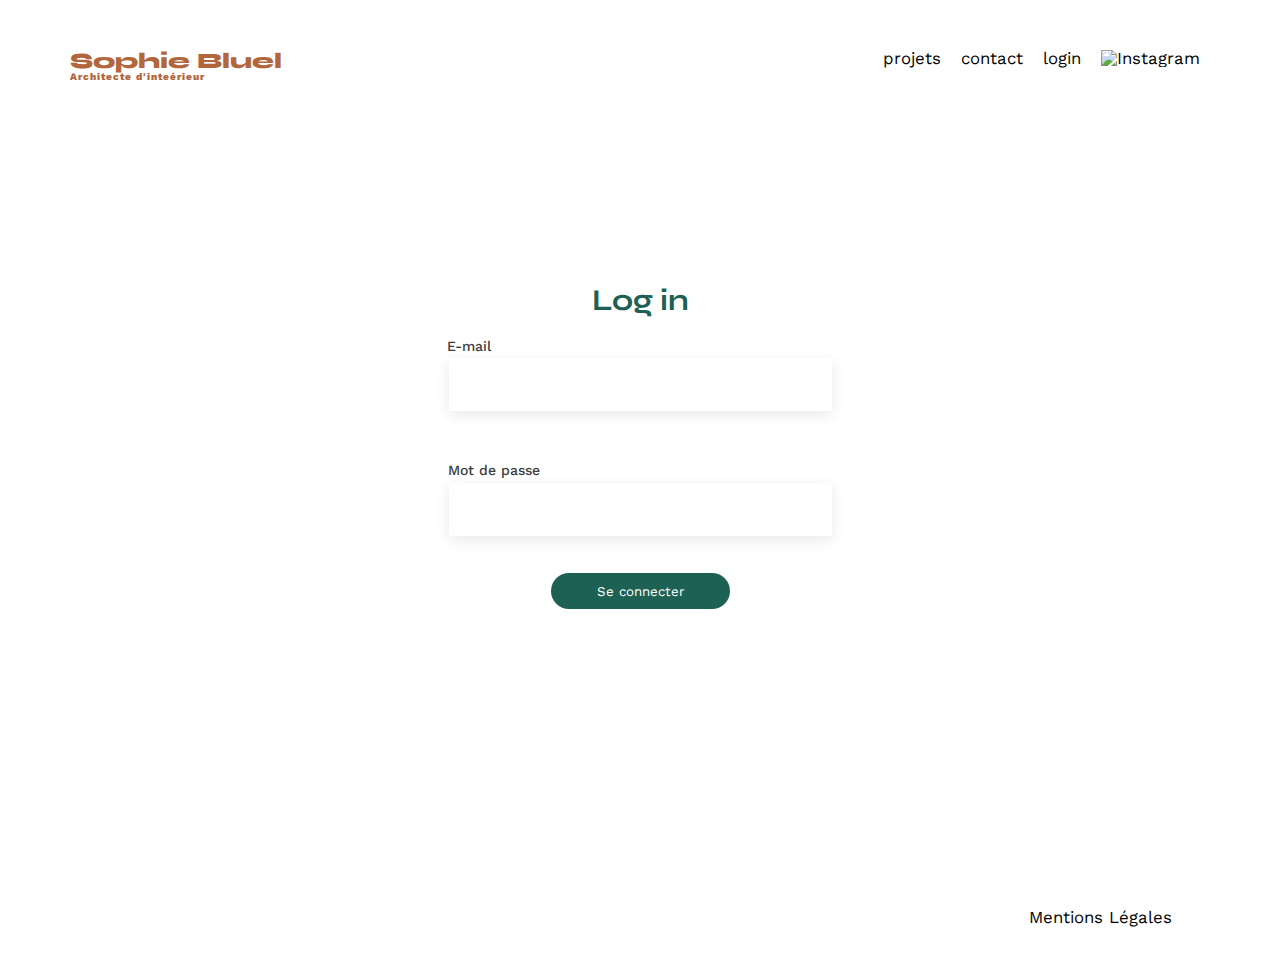
==== FrontEnd/login.html @ 69244aba "first commit. homepage done" ====
<!DOCTYPE html>
<html lang="fr">
<head>
	<meta charset="UTF-8">
	<title>Sophie Bluel - Architecte d'intérieur</title>
	<meta name="viewport" content="width=device-width, initial-scale=1.0">
	<link rel="preconnect" href="https://fonts.googleapis.com">
	<link rel="preconnect" href="https://fonts.gstatic.com" crossorigin>
	<link href="https://fonts.googleapis.com/css2?family=Syne:wght@700;800&family=Work+Sans&display=swap" rel="stylesheet">
	<meta name="description" content="">
	<link rel="stylesheet" href="./assets/style.css">
</head>
<body>
<header>
	<h1>Sophie Bluel <span>Architecte d'inteérieur</span></h1>
	<nav>
		<ul>
			<li><a href="#">projets</a></li>
			<li><a href="#">contact</a></li>
			<li><a href="/login">login</a></li>
			<li><img src="./assets/icons/instagram.png" alt="Instagram"></li>
		</ul>
	</nav>
</header>
<main>
	<form id="loginForm">
	<h1>Log in</h1>
		<label for="email">E-mail</label><br>
		<input id="email"	type="text" name="email"></input>
		<label for="password">Mot de passe</label><br>
		<input id="password" type="text" name="password"></input>
		<button id="login">Se connecter</button>
	</form>
</main>

<footer>
	<nav>
		<ul>
			<li>Mentions Légales</li>
		</ul>
	</nav>
</footer>
</body>
</html>
---- FrontEnd/assets/style.css ----
/* http://meyerweb.com/eric/tools/css/reset/
   v2.0 | 20110126
   License: none (public domain)
*/

html,
body,
div,
span,
applet,
object,
iframe,
h1,
h2,
h3,
h4,
h5,
h6,
p,
blockquote,
pre,
a,
abbr,
acronym,
address,
big,
cite,
code,
del,
dfn,
em,
img,
ins,
kbd,
q,
s,
samp,
small,
strike,
strong,
sub,
sup,
tt,
var,
b,
u,
i,
center,
dl,
dt,
dd,
ol,
ul,
li,
fieldset,
form,
label,
legend,
table,
caption,
tbody,
tfoot,
thead,
tr,
th,
td,
article,
aside,
canvas,
details,
embed,
figure,
figcaption,
footer,
header,
hgroup,
menu,
nav,
output,
ruby,
section,
summary,
time,
mark,
audio,
video {
	margin: 0;
	padding: 0;
	border: 0;
	font-size: 100%;
	font: inherit;
	vertical-align: baseline;
}

/* HTML5 display-role reset for older browsers */
article,
aside,
details,
figcaption,
figure,
footer,
header,
hgroup,
menu,
nav,
section {
	display: block;
}

body {
	line-height: 1;
}

ol,
ul {
	list-style: none;
}

blockquote,
q {
	quotes: none;
}

blockquote:before,
blockquote:after,
q:before,
q:after {
	content: '';
	content: none;
}

table {
	border-collapse: collapse;
	border-spacing: 0;
}

/** end reset css**/
body {
	max-width: 1140px;
	margin: auto;
	font-family: 'Work Sans';
	font-size: 14px;
}

header {
	display: flex;
	justify-content: space-between;
	margin: 50px 0
}

section {
	margin: 50px 0
}

h1 {
	display: flex;
	flex-direction: column;
	font-family: 'Syne';
	font-size: 22px;
	font-weight: 800;
	color: #B1663C
}

h1>span {
	font-family: 'Work Sans';
	font-size: 10px;
	letter-spacing: 0.1em;
	;
}

h2 {
	font-family: 'Syne';
	font-weight: 700;
	font-size: 30px;
	color: #1D6154
}

nav ul {
	display: flex;
	align-items: center;
	list-style-type: none;

}

nav li {
	padding: 0 10px;
	font-size: 1.2em;
}

li:hover {
	color: #B1663C;
}

#introduction {
	display: flex;
	align-items: center;
}

#introduction figure {
	flex: 1
}

#introduction img {
	display: block;
	margin: auto;
	width: 80%;
}

#introduction article {
	flex: 1
}

#introduction h2 {
	margin-bottom: 1em;
}

#introduction p {
	margin-bottom: 0.5em;
}

#portfolio h2 {
	text-align: center;
	margin-bottom: 1em;
}

.gallery {
	width: 100%;
	display: grid;
	grid-template-columns: 1fr 1fr 1fr;
	grid-column-gap: 20px;
	grid-row-gap: 20px;
}

.gallery img {
	width: 100%;

}

#contact {
	width: 50%;
	margin: auto;
}

#contact>* {
	text-align: center;

}

#contact h2 {
	margin-bottom: 20px;
}

#contact form {
	text-align: left;
	margin-top: 30px;
	display: flex;
	flex-direction: column;
}

#contact input {
	height: 50px;
	font-size: 1.2em;
	border: none;
	box-shadow: 0px 4px 14px rgba(0, 0, 0, 0.09);
}

#contact label {
	margin: 2em 0 1em 0;
}

#contact textarea {
	border: none;
	box-shadow: 0px 4px 14px rgba(0, 0, 0, 0.09);
}

input[type="submit"] {
	font-family: 'Syne';
	font-weight: 700;
	color: white;
	background-color: #1D6154;
	margin: 2em auto;
	width: 180px;
	text-align: center;
	border-radius: 60px;
}

footer nav ul {
	display: flex;
	justify-content: flex-end;
	margin: 2em
}



/* my stuff */

#loginForm {
	display: flex;
	flex-flow: column;
	align-items: center;
	margin-top: 200px;
	margin-left: auto;
	margin-right: auto;
	text-align: center;
	margin-bottom: 300px;
}

#loginForm h1 {
	margin-bottom: 10px;
	font-family: 'Syne';
	font-style: normal;
	font-weight: 700;
	font-size: 30px;
	line-height: 36px;
	color: #1D6154;

	/* identical to box height */
	text-align: center;
}

label[for="email"] {
	position: relative;
	left: -170px;
	top: 10px;
	text-align: left;
	width: 46px;
	height: 16px;
	font-family: 'Work Sans';
	font-style: normal;
	font-weight: 500;
	font-size: 14px;
	line-height: 16px;
	color: #3D3D3D;
}

#email {
	/* Rectangle 12 */
	width: 379px;
	height: 51px;
	background: #FFFFFF;
	border: none;
	box-shadow: 0px 4px 14px rgba(0, 0, 0, 0.09);
	margin-bottom: 36px;
}

label[for="password"] {
	position: relative;
	left: -146px;
	top: 15px;
	width: 92px;
	height: 16px;
	font-family: 'Work Sans';
	font-style: normal;
	font-weight: 500;
	font-size: 14px;
	line-height: 16px;
	color: #3D3D3D;
}

#password {
	border: none;
	width: 379px;
	height: 51px;
	margin-top: 6px;
	background: #FFFFFF;
	box-shadow: 0px 4px 14px rgba(0, 0, 0, 0.09);
}

#loginForm button{
	font-family: inherit;
	color: white;
	background: #1D6154;
	margin-top: 37px;
	height: 36px;
	width: 179px;
	border-radius: 60px;
	border: none;
	cursor: pointer;
}

nav a{
	font-family: inherit;
	color: inherit;
	text-decoration: none;
}

nav a:active{
	font-weight: 600;
}
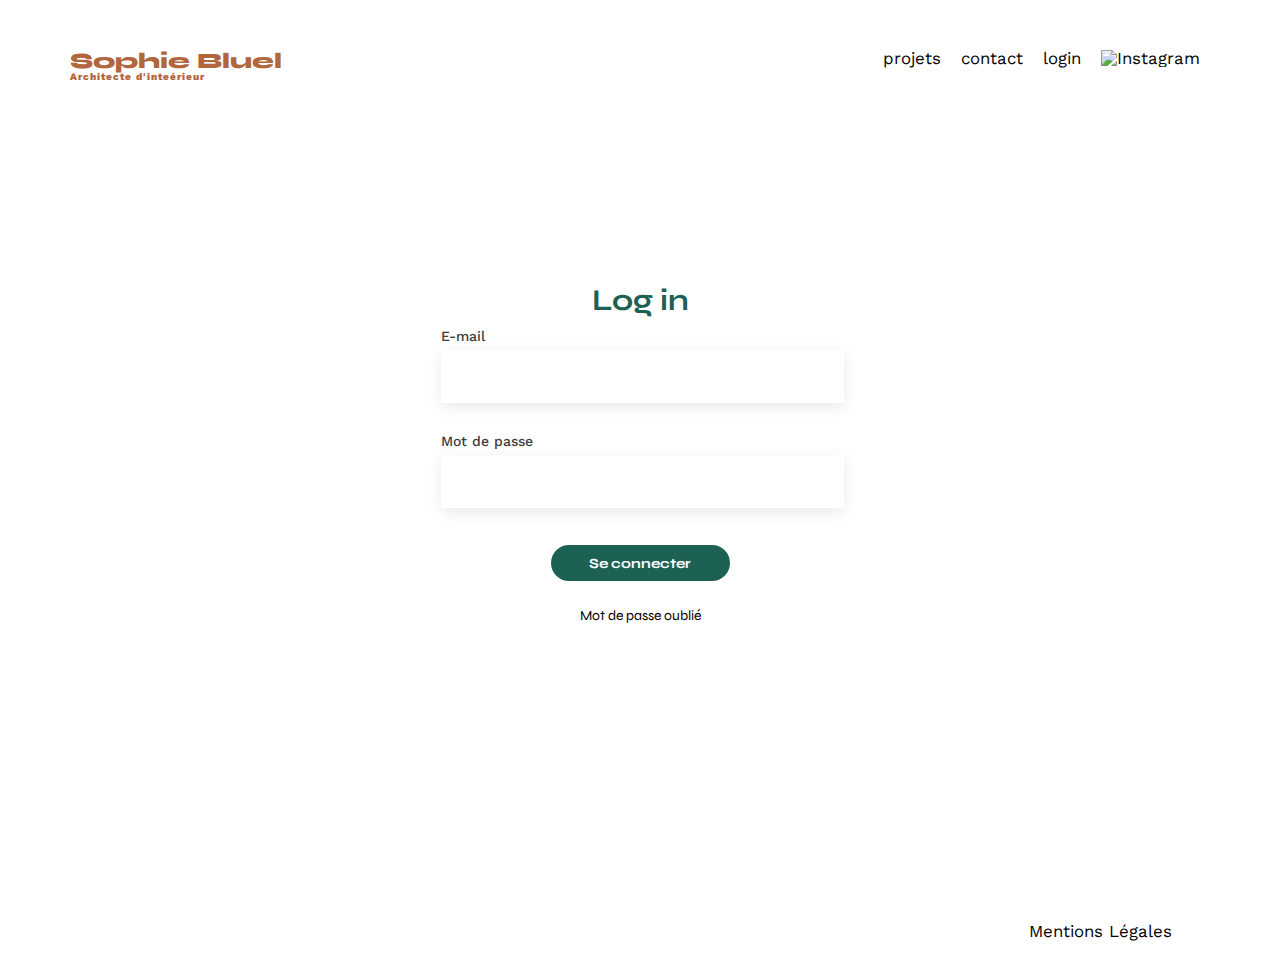
==== commit 62a0048c: "load index, categories, login" ====
--- a/FrontEnd/login.html
+++ b/FrontEnd/login.html
@@ -6,18 +6,22 @@
 	<meta name="viewport" content="width=device-width, initial-scale=1.0">
 	<link rel="preconnect" href="https://fonts.googleapis.com">
 	<link rel="preconnect" href="https://fonts.gstatic.com" crossorigin>
+	<link rel="stylesheet" href="https://cdnjs.cloudflare.com/ajax/libs/font-awesome/6.3.0/css/all.min.css"
+		integrity="sha512-SzlrxWUlpfuzQ+pcUCosxcglQRNAq/DZjVsC0lE40xsADsfeQoEypE+enwcOiGjk/bSuGGKHEyjSoQ1zVisanQ=="
+		crossorigin="anonymous" referrerpolicy="no-referrer">
 	<link href="https://fonts.googleapis.com/css2?family=Syne:wght@700;800&family=Work+Sans&display=swap" rel="stylesheet">
 	<meta name="description" content="">
 	<link rel="stylesheet" href="./assets/style.css">
+	<script src="./scripts/login.js" defer></script>
 </head>
 <body>
 <header>
 	<h1>Sophie Bluel <span>Architecte d'inteérieur</span></h1>
 	<nav>
 		<ul>
-			<li><a href="#">projets</a></li>
+			<li><a href="./index.html">projets</a></li>
 			<li><a href="#">contact</a></li>
-			<li><a href="/login">login</a></li>
+			<li><a href="./login.html">login</a></li>
 			<li><img src="./assets/icons/instagram.png" alt="Instagram"></li>
 		</ul>
 	</nav>
@@ -25,11 +29,19 @@
 <main>
 	<form id="loginForm">
 	<h1>Log in</h1>
-		<label for="email">E-mail</label><br>
-		<input id="email"	type="text" name="email"></input>
-		<label for="password">Mot de passe</label><br>
-		<input id="password" type="text" name="password"></input>
-		<button id="login">Se connecter</button>
+	<div class="name">
+		<label for="email">E-mail</label>
+		<input id="email" type="email" name="email"></input>
+	</div>
+		<div class="password">
+			<label for="password">Mot de passe</label>
+			<input id="password" type="password" name="password"></input>
+		</div>
+		<div class="connection">
+		<input type="submit" id="login" value="Se connecter">
+			<a href="#">Mot de passe oublié</a>
+	</div>
+
 	</form>
 </main>
 
--- a/FrontEnd/assets/style.css
+++ b/FrontEnd/assets/style.css
@@ -292,9 +292,11 @@
 
 
 
-/* my stuff */
+/* login form*/
 
 #loginForm {
+	font-family: 'Syne';
+	width: 35%;
 	display: flex;
 	flex-flow: column;
 	align-items: center;
@@ -303,6 +305,7 @@
 	margin-right: auto;
 	text-align: center;
 	margin-bottom: 300px;
+	box-sizing: border-box;
 }
 
 #loginForm h1 {
@@ -313,61 +316,58 @@
 	font-size: 30px;
 	line-height: 36px;
 	color: #1D6154;
-
-	/* identical to box height */
-	text-align: center;
-}
-
-label[for="email"] {
-	position: relative;
-	left: -170px;
-	top: 10px;
-	text-align: left;
-	width: 46px;
-	height: 16px;
-	font-family: 'Work Sans';
-	font-style: normal;
-	font-weight: 500;
-	font-size: 14px;
-	line-height: 16px;
-	color: #3D3D3D;
+	text-align: center;
+}
+
+.name, .password{
+	width: 100%;
+	display: flex;
+	flex-direction: column;
+	align-items: flex-start;
+}
+
+
+.connection{
+	display: flex;
+	flex-direction: column;
 }
 
 #email {
-	/* Rectangle 12 */
-	width: 379px;
+	font-size: 20px;
+	font-family: inherit;
+	width: 100%;
 	height: 51px;
 	background: #FFFFFF;
 	border: none;
+	margin-bottom: 30px;
+	margin-top: 6px;
 	box-shadow: 0px 4px 14px rgba(0, 0, 0, 0.09);
-	margin-bottom: 36px;
-}
-
-label[for="password"] {
-	position: relative;
-	left: -146px;
-	top: 15px;
-	width: 92px;
-	height: 16px;
-	font-family: 'Work Sans';
-	font-style: normal;
-	font-weight: 500;
-	font-size: 14px;
-	line-height: 16px;
-	color: #3D3D3D;
 }
 
 #password {
-	border: none;
-	width: 379px;
+	font-size: 20px;
+	border: none;
+	width: 100%;
 	height: 51px;
 	margin-top: 6px;
 	background: #FFFFFF;
 	box-shadow: 0px 4px 14px rgba(0, 0, 0, 0.09);
 }
 
-#loginForm button{
-	font-family: inherit;
+label[for='email'], label[for='password']{
+	font-family: 'Work Sans';
+	font-style: normal;
+	font-size: 14px;
+	font-weight: 500;
+	line-height: 16px;
+	letter-spacing: 0em;
+	color: #3D3D3D;
+}
+
+#login{
+	font-family: 'Syne';
+	font-size: 14px;
+	font-weight: 700;
 	color: white;
 	background: #1D6154;
 	margin-top: 37px;
@@ -376,9 +376,10 @@
 	border-radius: 60px;
 	border: none;
 	cursor: pointer;
-}
-
-nav a{
+	margin-bottom: 28px;
+}
+
+nav a, .connection a{
 	font-family: inherit;
 	color: inherit;
 	text-decoration: none;
@@ -386,4 +387,122 @@
 
 nav a:active{
 	font-weight: 600;
-}+}
+
+
+/* category buttons */
+
+.btnContainer{
+	width: 50%;
+	display: flex;
+	justify-content: space-around;
+	margin-left: auto;
+	margin-right: auto;
+	margin-bottom: 40px;
+}
+
+.btnContainer .btn{
+	display: inline-block;
+	font-family: 'Syne';
+	height: 37px;
+	box-sizing: border-box;
+	font-size: 16px;
+	font-weight: 700;
+	text-align: center;
+	color: #1D6154;
+	border: 1px solid #1D6154;
+	border-radius: 60px;
+	padding-top: 5px;
+	padding-left: 15px;
+	padding-right: 15px;
+	padding-bottom: 5px;
+	background-color: transparent;
+	cursor: pointer;
+	line-height: 19px;
+}
+
+.btnContainer .btn:active, .btnContainer .btn:hover,.btnContainer .btn:focus{
+	background-color: #1D6154;
+	color: white;
+}
+
+/* modify container */
+
+.modify{
+	display: flex;
+	align-items: baseline;
+	justify-content: space-between;
+	width: 25%;
+	margin-left: auto;
+	margin-right: auto;
+}
+
+.fa-pen-to-square{
+	font-size: 20px;
+	font-weight: 400;
+}
+
+.modify button{
+	font-family: 'Work Sans';
+	font-weight: 400;
+	font-size: 14px;
+	cursor: pointer;
+	display: flex;
+	text-decoration: none;
+	align-items: center;
+	justify-content: space-between;
+	width: 70px;
+	background: transparent;
+	border: none;
+}
+
+
+/* top publish buttons*/
+
+.publish{
+	display: flex;
+	justify-content: center;
+	margin-left: auto;
+	margin-right: auto;
+	background-color: black;
+	height: 59px;
+	font-family: 'Work Sans';
+	align-items: center;
+	width: 100%;
+}
+
+.publish a{
+	font-weight: 400;
+	font-size: 16px;
+	color: white;
+	cursor: pointer;
+	text-decoration: none;
+	text-align: center;
+	display: flex;
+	text-decoration: none;
+	align-items: center;
+	justify-content: center;
+	width: 15%;
+
+}
+
+.publish .fa-pen-to-square{
+	margin-right: 5px;
+	font-weight: 400;
+}
+
+.publish>button{
+	font-weight: 500;
+	font-size: 14px;
+	font-family: 'Work Sans';
+	border-radius: 60px;
+	height: 38px;
+	width: 216px;
+	cursor: pointer;
+	border: none;
+	text-align: center;
+}
+
+
+/*modal*/
+
